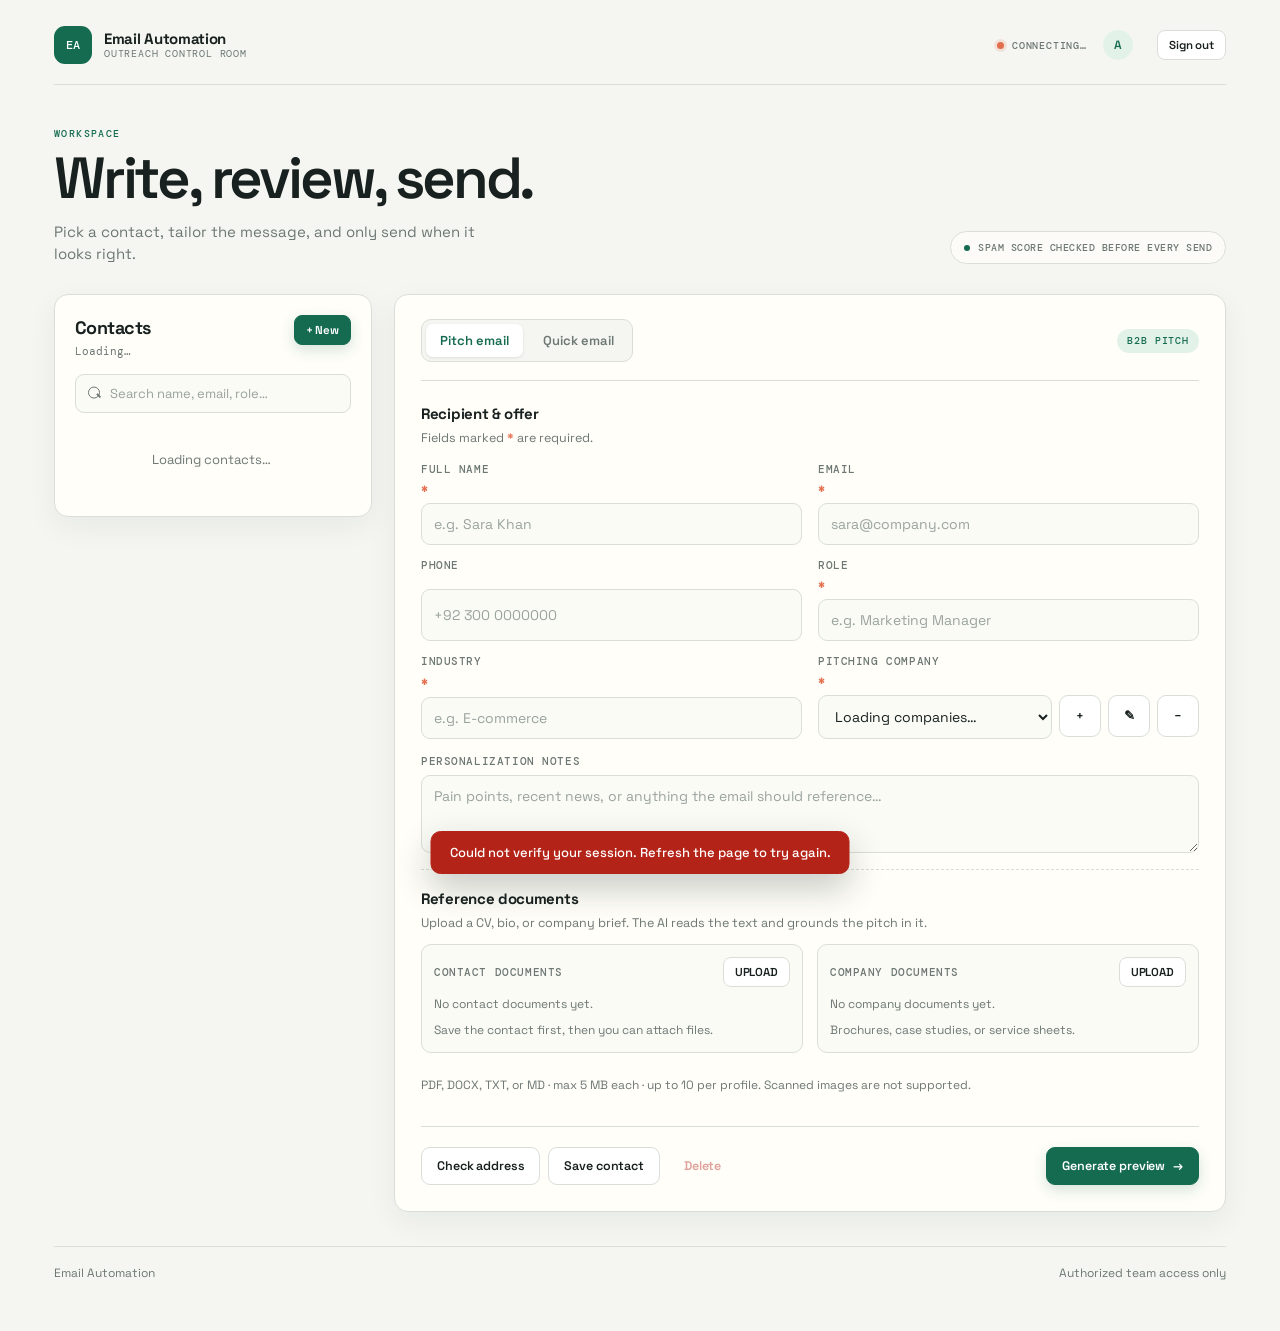
==== frontend/index.html @ 9aed936a "Add SMTP provider selection for pitch sending" ====
<!DOCTYPE html>
<html lang="en">
<head>
  <meta charset="UTF-8">
  <meta name="viewport" content="width=device-width, initial-scale=1.0">
  <title>Email Automation</title>
  <link rel="preconnect" href="https://fonts.googleapis.com">
  <link rel="preconnect" href="https://fonts.gstatic.com" crossorigin>
  <link href="https://fonts.googleapis.com/css2?family=DM+Mono:wght@400;500&family=Space+Grotesk:wght@400;500;600;700&display=swap" rel="stylesheet">
  <link rel="stylesheet" href="/frontend/styles.css">
</head>
<body>
  <div class="page">
    <header class="topbar">
      <a class="brand" href="/" aria-label="Email Automation home">
        <span class="brand-mark">EA</span>
        <span class="brand-text">
          <strong>Email Automation</strong>
          <small>Outreach control room</small>
        </span>
      </a>
      <div class="topbar-actions">
        <span class="status" title="Connection status">
          <span id="status-dot" class="status-dot"></span>
          <span id="status-text">Connecting…</span>
        </span>
        <span class="account" id="account-block">
          <span class="avatar" id="account-avatar">A</span>
          <span id="account-email" class="account-email"></span>
        </span>
        <button type="button" id="logout-button" class="btn btn-ghost btn-sm">Sign out</button>
      </div>
    </header>

    <section class="page-head">
      <div>
        <p class="eyebrow">Workspace</p>
        <h1>Write, review, send.</h1>
        <p class="sub">Pick a contact, tailor the message, and only send when it looks right.</p>
      </div>
      <div class="page-head-note">
        <span class="dot"></span>
        <span>Spam score checked before every send</span>
      </div>
    </section>

    <main class="layout">
      <aside class="card sidebar">
        <div class="sidebar-head">
          <div>
            <h2>Contacts</h2>
            <p class="muted" id="contact-count">Loading…</p>
          </div>
          <button type="button" id="new-contact-button" class="btn btn-primary btn-sm">+ New</button>
        </div>

        <label class="search-field">
          <span class="sr-only">Search contacts</span>
          <input id="contact-search" type="search" placeholder="Search name, email, role…" autocomplete="off">
        </label>

        <div id="contacts-list" class="contacts-list">
          <div class="empty">Loading contacts…</div>
        </div>
      </aside>

      <section class="card composer">
        <div class="composer-head">
          <div class="tabs" role="tablist" aria-label="Email mode">
            <button type="button" class="tab active" id="tab-pitch-btn" role="tab" aria-selected="true">Pitch email</button>
            <button type="button" class="tab" id="tab-standard-btn" role="tab" aria-selected="false">Quick email</button>
          </div>
          <span class="pill" id="tab-pill">B2B pitch</span>
        </div>

        <!-- PITCH EMAIL -->
        <div id="pitch-section" class="tab-panel">
          <form id="pitch-form" class="form">
            <section class="form-section">
              <div class="section-title">
                <h3>Recipient &amp; offer</h3>
                <p>Fields marked <span class="req">*</span> are required.</p>
              </div>

              <div class="grid grid-2">
                <label>Full name <span class="req">*</span>
                  <input id="pitch-name" placeholder="e.g. Sara Khan" maxlength="100" required>
                </label>
                <label>Email <span class="req">*</span>
                  <input id="pitch-email" type="email" placeholder="sara@company.com" maxlength="320" required>
                </label>
                <label>Phone
                  <input id="pitch-phone" type="tel" placeholder="+92 300 0000000" maxlength="50">
                </label>
                <label>Role <span class="req">*</span>
                  <input id="pitch-role" placeholder="e.g. Marketing Manager" maxlength="100" required>
                </label>
                <label>Industry <span class="req">*</span>
                  <input id="pitch-industry" placeholder="e.g. E-commerce" maxlength="100" required>
                </label>
                <label>Pitching company <span class="req">*</span>
                  <span class="inline-control">
                    <select id="pitch-company" required>
                      <option value="" disabled selected>Loading companies…</option>
                    </select>
                    <button type="button" id="open-company-modal-btn" class="btn btn-ghost icon-btn" title="Add a pitching company" aria-label="Add a pitching company">+</button>
                    <button type="button" id="edit-company-btn" class="btn btn-ghost icon-btn" title="Edit selected company" aria-label="Edit selected company">✎</button>
                    <button type="button" id="remove-company-btn" class="btn btn-ghost icon-btn" title="Remove this pitching company" aria-label="Remove this pitching company">−</button>
                  </span>
                </label>
              </div>

              <label>Personalization notes
                <textarea id="pitch-details" rows="3" maxlength="1000" placeholder="Pain points, recent news, or anything the email should reference…"></textarea>
              </label>

              <div class="docs-block">
                <div class="section-title">
                  <h3>Reference documents</h3>
                  <p>Upload a CV, bio, or company brief. The AI reads the text and grounds the pitch in it.</p>
                </div>
                <div class="docs-grid">
                  <div class="doc-group">
                    <div class="doc-group-head">
                      <span>Contact documents</span>
                      <label class="btn btn-ghost btn-sm file-btn" id="contact-doc-label">
                        <span>Upload</span>
                        <input id="contact-doc-input" type="file" multiple accept=".pdf,.docx,.txt,.md">
                      </label>
                    </div>
                    <div id="contact-doc-list" class="doc-list">
                      <p class="doc-empty">No contact documents yet.</p>
                    </div>
                    <p class="doc-hint muted small" id="contact-doc-hint">Save the contact first, then you can attach files.</p>
                  </div>
                  <div class="doc-group">
                    <div class="doc-group-head">
                      <span>Company documents</span>
                      <label class="btn btn-ghost btn-sm file-btn">
                        <span>Upload</span>
                        <input id="company-doc-input" type="file" multiple accept=".pdf,.docx,.txt,.md">
                      </label>
                    </div>
                    <div id="company-doc-list" class="doc-list">
                      <p class="doc-empty">No company documents yet.</p>
                    </div>
                    <p class="doc-hint muted small">Brochures, case studies, or service sheets.</p>
                  </div>
                </div>
                <p class="muted small">PDF, DOCX, TXT, or MD · max 5 MB each · up to 10 per profile. Scanned images are not supported.</p>
              </div>
            </section>

            <div class="form-footer">
              <div class="secondary-actions">
                <button type="button" id="pitch-verify-button" class="btn btn-ghost">Check address</button>
                <button type="button" id="pitch-save-button" class="btn btn-ghost">Save contact</button>
                <button type="button" id="remove-contact-button" class="btn btn-danger-ghost" disabled>Delete</button>
              </div>
              <button type="submit" id="pitch-generate-button" class="btn btn-primary">Generate preview <span aria-hidden="true">→</span></button>
            </div>
          </form>

          <div id="pitch-verify-result" class="notice hidden" role="status" aria-live="polite"></div>

          <div id="pitch-preview" class="preview hidden">
            <div class="preview-head">
              <div>
                <p class="label">Subject</p>
                <h3 id="pitch-preview-subject"></h3>
              </div>
              <span id="pitch-spam-badge" class="badge spam-low">Spam score –</span>
            </div>
            <div id="pitch-spam-warning" class="warning hidden">
              High spam risk. You will be asked to confirm before this can be sent.
            </div>
            <div class="preview-body" id="pitch-preview-body"></div>
            <section class="form-section">
              <div class="section-title">
                <h3>Sending account</h3>
                <p>Choose which mailbox to send this pitch from.</p>
              </div>
              <div class="grid grid-2">
                <label>SMTP provider
                  <select id="pitch-smtp-provider">
                    <option value="">Use default (.env)</option>
                    <option value="zoho">Zoho</option>
                    <option value="gmail">Gmail</option>
                    <option value="custom">Custom</option>
                  </select>
                </label>
                <label>Sender email / SMTP user
                  <input id="pitch-smtp-user" placeholder="sales@getabdion.com" maxlength="320">
                </label>
                <label>App password / SMTP password
                  <input id="pitch-smtp-password" type="password" placeholder="Leave empty to use default" maxlength="200">
                </label>
                <label>From name
                  <input id="pitch-sender-name" placeholder="Leave empty to use company/default" maxlength="100">
                </label>
              </div>
              <p class="muted small">If left empty, values from .env are used. For Gmail/Zoho use app passwords if 2FA is enabled.</p>
            </section>
            <div class="preview-foot">
              <span id="pitch-preview-mode" class="mono-label">B2B pitch</span>
              <div class="preview-actions">
                <span class="muted small">Nothing has been sent yet.</span>
                <button type="button" id="pitch-send-button" class="btn btn-send" disabled>Send pitch</button>
              </div>
            </div>
          </div>
        </div>

        <!-- QUICK EMAIL -->
        <div id="standard-section" class="tab-panel hidden">
          <form id="preview-form" class="form">
            <section class="form-section">
              <div class="section-title">
                <h3>Quick message</h3>
                <p>A shorter, general email with a personal touch.</p>
              </div>
              <div class="grid grid-2">
                <label>Name <span class="req">*</span>
                  <input id="name" placeholder="Recipient name" maxlength="100" required>
                </label>
                <label>Email <span class="req">*</span>
                  <input id="email" type="email" placeholder="name@company.com" maxlength="320" required>
                </label>
              </div>
              <label>Context
                <textarea id="context" rows="3" maxlength="500" placeholder="What makes this message relevant?"></textarea>
              </label>
            </section>

            <div class="form-footer">
              <div class="secondary-actions">
                <button type="button" id="verify-button" class="btn btn-ghost">Check address</button>
                <button type="button" id="add-button" class="btn btn-ghost">Save contact</button>
              </div>
              <button type="submit" class="btn btn-primary">Generate preview <span aria-hidden="true">→</span></button>
            </div>
          </form>

          <div id="verify-result" class="notice hidden" role="status" aria-live="polite"></div>

          <div id="preview" class="preview hidden">
            <div class="preview-head">
              <div>
                <p class="label">Subject</p>
                <h3 id="preview-subject"></h3>
              </div>
              <span class="badge spam-low">AI preview</span>
            </div>
            <div class="preview-body" id="preview-body"></div>
            <div class="preview-foot">
              <span id="preview-mode" class="mono-label">AI preview</span>
              <div class="preview-actions">
                <span class="muted small">Nothing has been sent yet.</span>
                <button type="button" id="send-button" class="btn btn-send" disabled>Send email</button>
              </div>
            </div>
          </div>
        </div>
      </section>
    </main>

    <footer class="page-foot">
      <span>Email Automation</span>
      <span class="muted small">Authorized team access only</span>
    </footer>
  </div>

  <!-- COMPANY MODAL -->
  <div id="company-modal" class="modal-backdrop hidden" role="dialog" aria-modal="true" aria-labelledby="company-modal-title">
    <div class="modal-card">
      <div class="modal-header">
        <div>
          <h3 id="company-modal-title">Add pitching company</h3>
          <p class="muted small">This becomes the voice and signature for generated pitches.</p>
        </div>
        <button type="button" id="close-company-modal-btn" class="close-btn" aria-label="Close">&times;</button>
      </div>
      <form id="company-form">
        <div class="modal-body">
          <label>Company name <span class="req">*</span>
            <input id="new-company-name" placeholder="e.g. Acme Tech Solutions" maxlength="100" required>
          </label>
          <label>Services offered <span class="req">*</span>
            <textarea id="new-company-services" rows="3" maxlength="1000" placeholder="One per line, e.g.&#10;Custom software development&#10;Cloud optimization" required></textarea>
          </label>
          <label>Value proposition
            <textarea id="new-company-value-prop" rows="2" maxlength="500" placeholder="One or two lines on what makes this company different."></textarea>
          </label>
          <div class="grid grid-2">
            <label>Brand tone
              <input id="new-company-tone" maxlength="100" placeholder="friendly-professional" value="friendly-professional">
            </label>
          </div>
          <label>Official signature
            <textarea id="new-company-signature" rows="4" maxlength="1000" placeholder="Best regards,&#10;Your Name&#10;Company Team&#10;you@company.com"></textarea>
          </label>
          <div class="doc-upload-field">
            <div class="doc-group-head">
              <span>Company documents <span class="optional">(optional)</span></span>
              <label class="btn btn-ghost btn-sm file-btn">
                <span>Attach files</span>
                <input id="new-company-docs" type="file" multiple accept=".pdf,.docx,.txt,.md">
              </label>
            </div>
            <div id="new-company-doc-list" class="doc-list">
              <p class="doc-empty">No files selected. Add a company profile, deck, or case study.</p>
            </div>
            <p class="muted small">New files will be uploaded after saving. Existing company documents remain managed from the pitch form.</p>
          </div>
          <div id="company-modal-result" class="notice hidden" role="status" aria-live="polite"></div>
        </div>
        <div class="modal-footer">
          <button type="button" id="cancel-company-modal-btn" class="btn btn-ghost">Cancel</button>
          <button type="submit" id="save-company-btn" class="btn btn-primary">Save company</button>
        </div>
      </form>
    </div>
  </div>

  <div id="toast" class="toast hidden" role="status" aria-live="polite"></div>
  <script src="/frontend/app.js"></script>
</body>
</html>
---- frontend/styles.css ----
:root {
  --ink: #18211f;
  --muted: #6d7773;
  --line: #d9ded8;
  --line-strong: #c4ccc5;
  --paper: #f5f6f1;
  --white: #fffef9;
  --green: #156b50;
  --green-dark: #0f5a42;
  --green-soft: #e3f2e9;
  --coral: #e36e4d;
  --coral-dark: #c9583a;
  --red: #b42318;
  --red-soft: #fff5f5;
  --amber: #92400e;
  --amber-soft: #fef3c7;
  --mono: "DM Mono", monospace;
  --display: "Space Grotesk", sans-serif;
  --radius: 14px;
  --shadow: 0 10px 30px rgba(24, 33, 31, 0.06);
}

* { box-sizing: border-box; }

html { scroll-behavior: smooth; }

body {
  margin: 0;
  background: var(--paper);
  color: var(--ink);
  font-family: var(--display);
  line-height: 1.45;
  -webkit-font-smoothing: antialiased;
}

body::before {
  content: "";
  position: fixed;
  inset: 0;
  pointer-events: none;
  opacity: 0.3;
  background-image: radial-gradient(#aeb8ae 0.7px, transparent 0.7px);
  background-size: 20px 20px;
}

.hidden { display: none !important; }
.muted { color: var(--muted); }
.small { font-size: 12px; }
.sr-only {
  position: absolute; width: 1px; height: 1px; padding: 0; margin: -1px;
  overflow: hidden; clip: rect(0, 0, 0, 0); white-space: nowrap; border: 0;
}
.req { color: var(--coral); font-weight: 600; }

.page {
  position: relative;
  max-width: 1240px;
  margin: 0 auto;
  padding: 26px 34px 48px;
}

/* ---------- Top bar ---------- */
.topbar {
  display: flex;
  align-items: center;
  justify-content: space-between;
  gap: 18px;
  padding-bottom: 20px;
  border-bottom: 1px solid var(--line);
}

.brand {
  display: inline-flex;
  align-items: center;
  gap: 12px;
  color: inherit;
  text-decoration: none;
}
.brand-mark {
  display: grid;
  place-items: center;
  width: 38px;
  height: 38px;
  border-radius: 11px;
  background: var(--green);
  color: #fff;
  font: 500 12px var(--mono);
  letter-spacing: 0.04em;
}
.brand-text { display: grid; line-height: 1.15; }
.brand-text strong { font-size: 15px; letter-spacing: -0.02em; }
.brand-text small { color: var(--muted); font: 10px var(--mono); letter-spacing: 0.08em; text-transform: uppercase; }

.topbar-actions { display: flex; align-items: center; gap: 16px; }
.status { display: inline-flex; align-items: center; gap: 8px; color: var(--muted); font: 500 10px var(--mono); letter-spacing: 0.08em; text-transform: uppercase; }
.status-dot { width: 7px; height: 7px; border-radius: 50%; background: var(--coral); box-shadow: 0 0 0 3px rgba(227, 110, 77, 0.15); }
.status-dot.ready { background: var(--green); box-shadow: 0 0 0 3px rgba(21, 107, 80, 0.15); }

.account { display: inline-flex; align-items: center; gap: 8px; color: var(--muted); font-size: 13px; }
.avatar {
  display: grid;
  place-items: center;
  width: 30px;
  height: 30px;
  border-radius: 50%;
  background: var(--green-soft);
  color: var(--green);
  font: 600 12px var(--display);
  text-transform: uppercase;
}
.account-email { max-width: 200px; overflow: hidden; text-overflow: ellipsis; white-space: nowrap; }

/* ---------- Page heading ---------- */
.page-head {
  display: flex;
  align-items: flex-end;
  justify-content: space-between;
  gap: 24px;
  padding: 42px 0 30px;
}
.eyebrow { margin: 0 0 10px; color: var(--green); font: 500 10px var(--mono); letter-spacing: 0.14em; text-transform: uppercase; }
h1 { margin: 0; font-size: clamp(38px, 5vw, 58px); line-height: 0.98; letter-spacing: -0.055em; font-weight: 600; }
.sub { margin: 14px 0 0; max-width: 460px; color: var(--muted); font-size: 15px; }
.page-head-note { display: inline-flex; align-items: center; gap: 8px; padding: 9px 13px; border: 1px solid var(--line); border-radius: 999px; background: rgba(255, 254, 249, 0.7); color: var(--muted); font: 500 10px var(--mono); letter-spacing: 0.05em; text-transform: uppercase; white-space: nowrap; }
.page-head-note .dot { width: 6px; height: 6px; border-radius: 50%; background: var(--green); }

/* ---------- Layout ---------- */
.layout { display: grid; grid-template-columns: 318px minmax(0, 1fr); gap: 22px; align-items: start; }

.card {
  background: var(--white);
  border: 1px solid var(--line);
  border-radius: var(--radius);
  box-shadow: var(--shadow);
}

/* ---------- Sidebar ---------- */
.sidebar {
  position: sticky;
  top: 20px;
  display: flex;
  flex-direction: column;
  max-height: calc(100vh - 40px);
  padding: 20px;
}
.sidebar-head { display: flex; align-items: flex-start; justify-content: space-between; gap: 12px; }
.sidebar-head h2 { margin: 0; font-size: 18px; letter-spacing: -0.03em; }
.sidebar-head p { margin: 3px 0 0; font: 11px var(--mono); }

.search-field { position: relative; display: block; margin: 16px 0 12px; }
.search-field input {
  width: 100%;
  padding: 10px 12px 10px 34px;
  border: 1px solid var(--line);
  border-radius: 9px;
  background: #fbfbf6;
  font: 13px var(--display);
  color: var(--ink);
}
.search-field::before {
  content: "";
  position: absolute;
  left: 13px;
  top: 50%;
  width: 10px;
  height: 10px;
  border: 1.6px solid var(--muted);
  border-radius: 50%;
  transform: translateY(-62%);
  pointer-events: none;
}
.search-field::after {
  content: "";
  position: absolute;
  left: 22px;
  top: 50%;
  width: 5px;
  height: 1.6px;
  background: var(--muted);
  transform: rotate(45deg) translateY(1px);
  pointer-events: none;
}
.search-field input:focus { outline: none; border-color: var(--green); box-shadow: 0 0 0 3px var(--green-soft); }

.contacts-list { display: grid; gap: 5px; overflow-y: auto; padding-right: 3px; }
.contacts-list::-webkit-scrollbar { width: 6px; }
.contacts-list::-webkit-scrollbar-thumb { background: var(--line-strong); border-radius: 6px; }

.contact {
  display: flex;
  align-items: center;
  justify-content: space-between;
  gap: 10px;
  width: 100%;
  padding: 10px 11px;
  border: 1px solid transparent;
  border-radius: 10px;
  background: transparent;
  color: var(--ink);
  font: inherit;
  text-align: left;
  cursor: pointer;
  transition: background 0.15s ease, border-color 0.15s ease;
}
.contact:hover { background: var(--paper); }
.contact.selected { background: var(--green-soft); border-color: #bfe3d1; }
.contact-body { min-width: 0; }
.contact-name { display: block; font-size: 14px; font-weight: 600; letter-spacing: -0.01em; overflow: hidden; text-overflow: ellipsis; white-space: nowrap; }
.contact-meta { display: block; margin-top: 2px; color: var(--muted); font: 10.5px var(--mono); overflow: hidden; text-overflow: ellipsis; white-space: nowrap; }
.contact-index { display: grid; place-items: center; flex: 0 0 auto; width: 24px; height: 24px; border-radius: 50%; background: rgba(255, 255, 255, 0.7); color: var(--muted); font: 10px var(--mono); }
.contact.selected .contact-index { background: #fff; color: var(--green); }
.empty { padding: 26px 10px; color: var(--muted); font-size: 13px; text-align: center; }

/* ---------- Composer ---------- */
.composer { padding: 24px 26px 26px; }
.composer-head { display: flex; align-items: center; justify-content: space-between; gap: 16px; padding-bottom: 18px; margin-bottom: 22px; border-bottom: 1px solid var(--line); }
.tabs { display: flex; gap: 6px; padding: 4px; border: 1px solid var(--line); border-radius: 10px; background: var(--paper); }
.tab {
  padding: 8px 14px;
  border: 0;
  border-radius: 7px;
  background: transparent;
  color: var(--muted);
  font: 600 13px var(--display);
  cursor: pointer;
  transition: background 0.15s ease, color 0.15s ease, box-shadow 0.15s ease;
}
.tab:hover { color: var(--ink); }
.tab.active { background: #fff; color: var(--green); box-shadow: 0 1px 3px rgba(24, 33, 31, 0.1); }
.pill {
  padding: 6px 10px;
  border-radius: 999px;
  background: var(--green-soft);
  color: var(--green);
  font: 500 9.5px var(--mono);
  letter-spacing: 0.09em;
  text-transform: uppercase;
  white-space: nowrap;
}

.form { display: grid; gap: 20px; }
.form-section { display: grid; gap: 16px; }
.section-title h3 { margin: 0; font-size: 15px; letter-spacing: -0.02em; }
.section-title p { margin: 4px 0 0; color: var(--muted); font-size: 12.5px; }

.grid { display: grid; gap: 14px 16px; }
.grid-2 { grid-template-columns: repeat(2, minmax(0, 1fr)); }

/* ---------- Reference documents ---------- */
.docs-block {
  display: grid;
  gap: 12px;
  padding-top: 18px;
  border-top: 1px dashed var(--line);
}
.docs-grid { display: grid; grid-template-columns: repeat(2, minmax(0, 1fr)); gap: 14px; }
.doc-group {
  display: grid;
  gap: 9px;
  padding: 12px;
  border: 1px solid var(--line);
  border-radius: 10px;
  background: #fbfbf6;
}
.doc-group-head {
  display: flex;
  align-items: center;
  justify-content: space-between;
  gap: 8px;
  color: var(--muted);
  font: 500 10.5px var(--mono);
  letter-spacing: 0.055em;
  text-transform: uppercase;
}
.doc-list { display: grid; gap: 6px; max-height: 190px; overflow-y: auto; }
.doc-list::-webkit-scrollbar { width: 6px; }
.doc-list::-webkit-scrollbar-thumb { background: var(--line-strong); border-radius: 6px; }
.doc-empty { margin: 0; color: var(--muted); font-size: 12px; line-height: 1.45; }
.doc-item {
  display: flex;
  align-items: center;
  gap: 8px;
  padding: 8px 9px;
  border: 1px solid var(--line);
  border-radius: 8px;
  background: #fff;
}
.doc-item.pending { border-style: dashed; }
.doc-name {
  flex: 1 1 auto;
  min-width: 0;
  overflow: hidden;
  text-overflow: ellipsis;
  white-space: nowrap;
  font-size: 12.5px;
}
.doc-size { flex: 0 0 auto; color: var(--muted); font: 10px var(--mono); white-space: nowrap; }
.doc-remove {
  flex: 0 0 auto;
  padding: 3px 2px;
  border: 0;
  background: transparent;
  color: var(--red);
  font: 600 10px var(--mono);
  letter-spacing: 0.03em;
  text-transform: uppercase;
  cursor: pointer;
}
.doc-remove:hover { text-decoration: underline; }
.doc-remove:disabled { opacity: 0.5; cursor: wait; }
.doc-hint { margin: 0; }
.doc-upload-field { display: grid; gap: 10px; }
.optional { color: var(--muted); font-weight: 400; letter-spacing: 0; text-transform: none; }
.file-btn { position: relative; overflow: hidden; cursor: pointer; }
.file-btn input {
  position: absolute;
  inset: 0;
  width: 100%;
  height: 100%;
  opacity: 0;
  cursor: pointer;
}
.file-btn.is-disabled { opacity: 0.42; pointer-events: none; }

label {
  display: grid;
  gap: 7px;
  color: var(--muted);
  font: 500 10.5px var(--mono);
  letter-spacing: 0.055em;
  text-transform: uppercase;
}

input, textarea, select {
  width: 100%;
  padding: 11px 12px;
  border: 1px solid var(--line);
  border-radius: 9px;
  background: #fbfbf6;
  color: var(--ink);
  font: 14px var(--display);
  letter-spacing: normal;
  text-transform: none;
  outline: none;
  resize: vertical;
  transition: border-color 0.15s ease, box-shadow 0.15s ease, background 0.15s ease;
}
input::placeholder, textarea::placeholder { color: #9aa39e; }
input:hover, textarea:hover, select:hover { border-color: var(--line-strong); }
input:focus, textarea:focus, select:focus {
  border-color: var(--green);
  background: #fff;
  box-shadow: 0 0 0 3px var(--green-soft);
}

.inline-control { display: flex; gap: 7px; }
.inline-control select { flex: 1 1 auto; min-width: 0; }
.icon-btn {
  flex: 0 0 auto;
  width: 42px;
  height: 42px;
  padding: 0;
  font-size: 18px;
  line-height: 1;
  border-radius: 9px;
}

.form-footer {
  display: flex;
  align-items: center;
  justify-content: space-between;
  gap: 14px;
  flex-wrap: wrap;
  padding-top: 20px;
  border-top: 1px solid var(--line);
}
.secondary-actions { display: flex; align-items: center; gap: 8px; flex-wrap: wrap; }

/* ---------- Buttons ---------- */
.btn {
  display: inline-flex;
  align-items: center;
  justify-content: center;
  gap: 8px;
  padding: 10px 15px;
  border: 1px solid transparent;
  border-radius: 9px;
  background: transparent;
  color: var(--ink);
  font: 600 12.5px var(--display);
  letter-spacing: -0.01em;
  white-space: nowrap;
  cursor: pointer;
  transition: background 0.15s ease, border-color 0.15s ease, color 0.15s ease, transform 0.15s ease, box-shadow 0.15s ease;
}
.btn:hover:not(:disabled) { transform: translateY(-1px); }
.btn:active:not(:disabled) { transform: translateY(0); }
.btn:disabled { opacity: 0.42; cursor: not-allowed; }
.btn-primary { background: var(--green); border-color: var(--green); color: #fff; box-shadow: 0 5px 14px rgba(21, 107, 80, 0.18); }
.btn-primary:hover:not(:disabled) { background: var(--green-dark); border-color: var(--green-dark); }
.btn-ghost { background: #fff; border-color: var(--line); color: var(--ink); }
.btn-ghost:hover:not(:disabled) { border-color: var(--green); color: var(--green); background: var(--green-soft); }
.btn-danger-ghost { background: transparent; border-color: transparent; color: var(--red); }
.btn-danger-ghost:hover:not(:disabled) { background: var(--red-soft); }
.btn-send { background: var(--coral); border-color: var(--coral); color: #fff; box-shadow: 0 5px 14px rgba(227, 110, 77, 0.22); }
.btn-send:hover:not(:disabled) { background: var(--coral-dark); border-color: var(--coral-dark); }
.btn-sm { padding: 7px 11px; border-radius: 8px; font-size: 11.5px; }
.btn:focus-visible, .tab:focus-visible, .contact:focus-visible, .close-btn:focus-visible {
  outline: 2px solid var(--green);
  outline-offset: 2px;
}

/* ---------- Notices ---------- */
.notice {
  margin-top: 16px;
  padding: 11px 14px;
  border: 1px solid var(--line);
  border-left: 3px solid var(--green);
  border-radius: 8px;
  background: #f7fbf8;
  color: var(--green);
  font: 12px var(--mono);
}
.notice.error { border-color: #f3c4bd; border-left-color: var(--red); background: var(--red-soft); color: var(--red); }
.notice.info { border-color: #d5e4dc; border-left-color: var(--green); background: var(--green-soft); color: var(--green); }

/* ---------- Preview ---------- */
.preview {
  margin-top: 20px;
  padding: 20px;
  border: 1px solid var(--line);
  border-radius: 12px;
  background: #fbfcf7;
  animation: rise 0.25s ease both;
}
@keyframes rise { from { opacity: 0; transform: translateY(6px); } to { opacity: 1; transform: translateY(0); } }

.preview-head { display: flex; align-items: flex-start; justify-content: space-between; gap: 16px; }
.preview-head .label { margin: 0 0 6px; color: var(--muted); font: 500 9.5px var(--mono); letter-spacing: 0.1em; text-transform: uppercase; }
.preview-head h3 { margin: 0; font-size: 18px; line-height: 1.3; letter-spacing: -0.025em; }

.badge {
  flex: 0 0 auto;
  padding: 6px 10px;
  border-radius: 999px;
  border: 1px solid transparent;
  font: 600 10px var(--mono);
  letter-spacing: 0.04em;
  text-transform: uppercase;
  white-space: nowrap;
}
.spam-low { background: var(--green-soft); border-color: #bfe3d1; color: var(--green); }
.spam-med { background: var(--amber-soft); border-color: #fde68a; color: var(--amber); }
.spam-high { background: #fee2e2; border-color: #fca5a5; color: #991b1b; }

.warning {
  margin-top: 14px;
  padding: 10px 13px;
  border-left: 3px solid var(--coral);
  border-radius: 6px;
  background: #fff5f5;
  color: #b91c1c;
  font-size: 12.5px;
}

.preview-body {
  margin-top: 16px;
  padding: 18px;
  border: 1px solid var(--line);
  border-radius: 10px;
  background: #fff;
  white-space: pre-wrap;
  overflow-wrap: anywhere;
  font-size: 14px;
  line-height: 1.65;
  max-height: 380px;
  overflow-y: auto;
}

.preview-foot {
  display: flex;
  align-items: center;
  justify-content: space-between;
  gap: 14px;
  flex-wrap: wrap;
  margin-top: 16px;
  padding-top: 15px;
  border-top: 1px solid var(--line);
}
.mono-label { color: var(--muted); font: 500 9.5px var(--mono); letter-spacing: 0.09em; text-transform: uppercase; }
.preview-actions { display: flex; align-items: center; gap: 14px; }

/* ---------- Modal ---------- */
.modal-backdrop {
  position: fixed;
  inset: 0;
  z-index: 1000;
  display: grid;
  place-items: center;
  padding: 20px;
  background: rgba(24, 33, 31, 0.55);
  backdrop-filter: blur(3px);
}
.modal-card {
  width: 100%;
  max-width: 560px;
  max-height: 90vh;
  overflow-y: auto;
  padding: 26px;
  border: 1px solid var(--line);
  border-radius: 16px;
  background: var(--white);
  box-shadow: 0 24px 60px rgba(24, 33, 31, 0.2);
  animation: rise 0.2s ease both;
}
.modal-header { display: flex; align-items: flex-start; justify-content: space-between; gap: 16px; padding-bottom: 16px; margin-bottom: 18px; border-bottom: 1px solid var(--line); }
.modal-header h3 { margin: 0; font-size: 18px; letter-spacing: -0.03em; }
.modal-header p { margin: 5px 0 0; }
.close-btn { border: 0; background: none; color: var(--muted); font-size: 24px; line-height: 1; cursor: pointer; padding: 2px 6px; border-radius: 6px; }
.close-btn:hover { color: var(--ink); background: var(--paper); }
.modal-body { display: grid; gap: 14px; }
.modal-footer { display: flex; justify-content: flex-end; gap: 9px; margin-top: 20px; padding-top: 16px; border-top: 1px solid var(--line); }

/* ---------- Toast ---------- */
.toast {
  position: fixed;
  left: 50%;
  bottom: 26px;
  z-index: 2000;
  max-width: min(520px, calc(100vw - 40px));
  padding: 12px 18px;
  border: 1px solid var(--green);
  border-radius: 10px;
  background: var(--green);
  color: #fff;
  font: 500 13px var(--display);
  box-shadow: 0 14px 34px rgba(24, 33, 31, 0.24);
  transform: translateX(-50%);
  animation: toast-in 0.22s ease both;
}
.toast.error { background: var(--red); border-color: var(--red); }
@keyframes toast-in { from { opacity: 0; transform: translate(-50%, 8px); } to { opacity: 1; transform: translate(-50%, 0); } }

/* ---------- Footer ---------- */
.page-foot { display: flex; justify-content: space-between; gap: 12px; margin-top: 34px; padding-top: 18px; border-top: 1px solid var(--line); color: var(--muted); font-size: 12px; }

/* ---------- Responsive ---------- */
@media (max-width: 1000px) {
  .page { padding: 22px 22px 40px; }
  .layout { grid-template-columns: 276px minmax(0, 1fr); gap: 16px; }
  .composer { padding: 20px; }
  .account-email { max-width: 120px; }
}

@media (max-width: 860px) {
  .layout { grid-template-columns: minmax(0, 1fr); }
  .sidebar { position: static; max-height: none; }
  .contacts-list { max-height: 300px; }
  .page-head { padding-top: 34px; }
  .page-head-note { display: none; }
  .status { display: none; }
}

@media (max-width: 640px) {
  .page { padding: 18px 14px 32px; }
  .topbar { flex-wrap: wrap; gap: 12px; }
  .topbar-actions { gap: 10px; }
  .brand-text small { display: none; }
  .account-email { display: none; }
  h1 { font-size: 38px; }
  .grid-2 { grid-template-columns: minmax(0, 1fr); }
  .docs-grid { grid-template-columns: minmax(0, 1fr); }
  .composer { padding: 16px; }
  .composer-head { align-items: flex-start; flex-direction: column; }
  .tabs { width: 100%; }
  .tab { flex: 1; }
  .form-footer { flex-direction: column-reverse; align-items: stretch; }
  .form-footer .btn-primary { width: 100%; }
  .secondary-actions { justify-content: space-between; }
  .secondary-actions .btn { flex: 1; }
  .preview-head { flex-direction: column; }
  .preview-foot { align-items: flex-start; flex-direction: column; }
  .preview-actions { width: 100%; justify-content: space-between; }
  .preview-actions .btn { flex: 1; }
  .modal-card { padding: 20px; }
}

@media (prefers-reduced-motion: reduce) {
  *, *::before, *::after { animation-duration: 0.01ms !important; transition-duration: 0.01ms !important; }
}
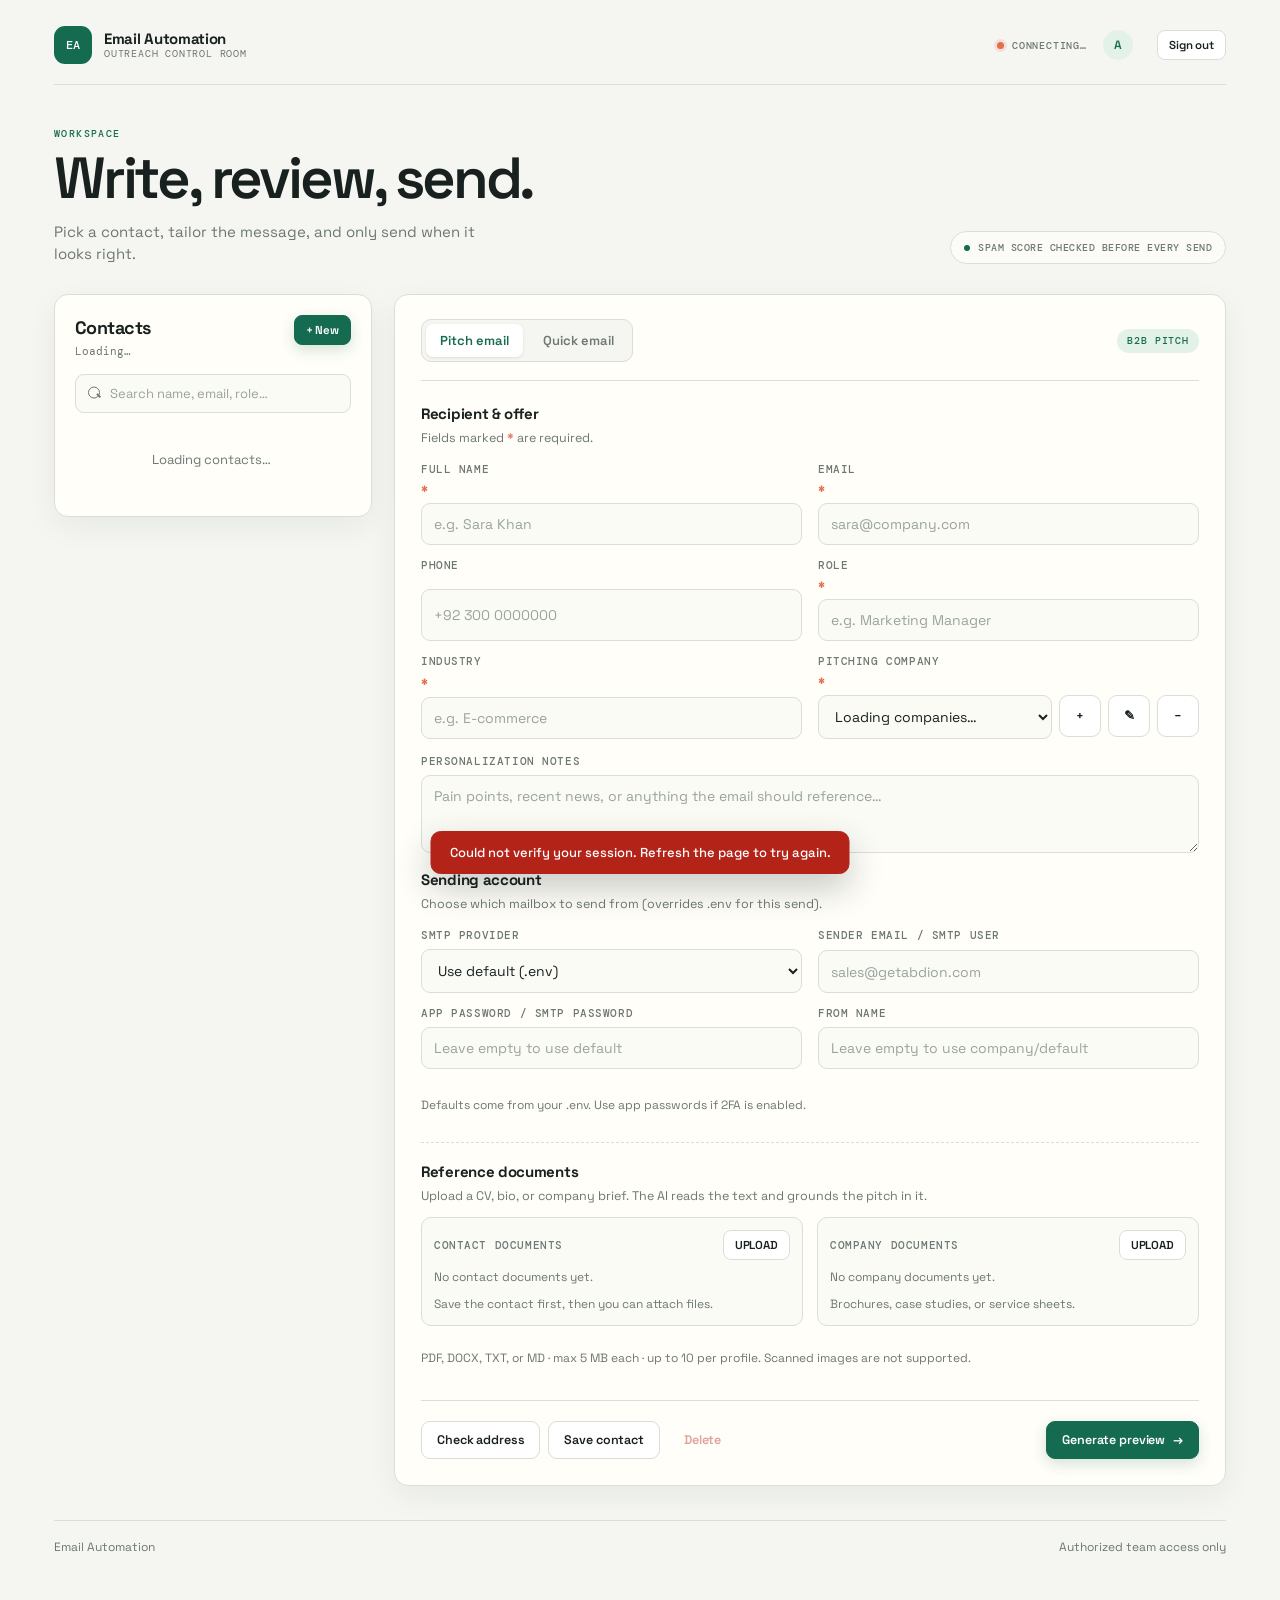
==== commit fb76902a: "Add SMTP provider selector in pitch form" ====
--- a/frontend/index.html
+++ b/frontend/index.html
@@ -113,6 +113,33 @@
               <label>Personalization notes
                 <textarea id="pitch-details" rows="3" maxlength="1000" placeholder="Pain points, recent news, or anything the email should reference…"></textarea>
               </label>
+
+              <div class="form-section">
+                <div class="section-title">
+                  <h3>Sending account</h3>
+                  <p>Choose which mailbox to send from (overrides .env for this send).</p>
+                </div>
+                <div class="grid grid-2">
+                  <label>SMTP provider
+                    <select id="pitch-smtp-provider">
+                      <option value="">Use default (.env)</option>
+                      <option value="zoho">Zoho</option>
+                      <option value="gmail">Gmail</option>
+                      <option value="custom">Custom</option>
+                    </select>
+                  </label>
+                  <label>Sender email / SMTP user
+                    <input id="pitch-smtp-user" placeholder="sales@getabdion.com" maxlength="320">
+                  </label>
+                  <label>App password / SMTP password
+                    <input id="pitch-smtp-password" type="password" placeholder="Leave empty to use default" maxlength="200">
+                  </label>
+                  <label>From name
+                    <input id="pitch-sender-name" placeholder="Leave empty to use company/default" maxlength="100">
+                  </label>
+                </div>
+                <p class="muted small">Defaults come from your .env. Use app passwords if 2FA is enabled.</p>
+              </div>
 
               <div class="docs-block">
                 <div class="section-title">
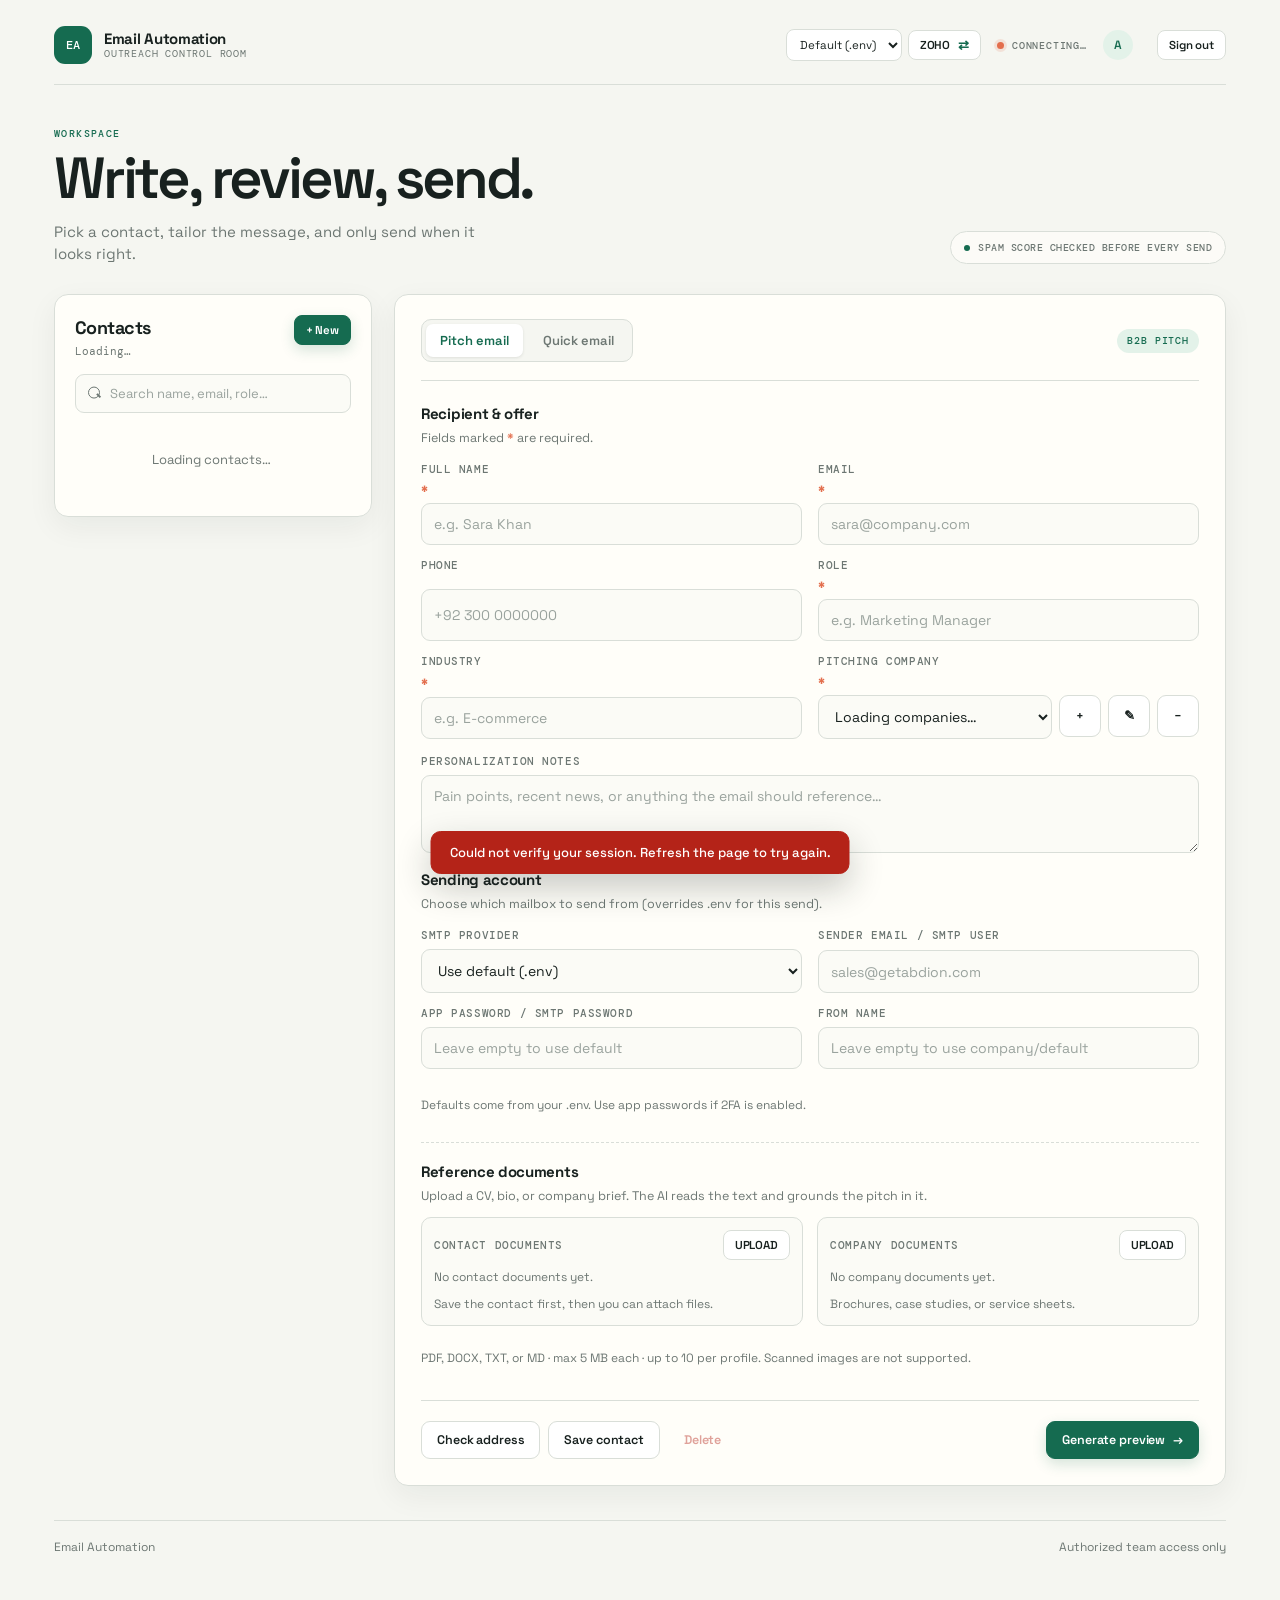
==== commit 9718cfe8: "Add one-click SMTP provider toggle between Zoho and Gmail The toggle lives in the topbar, syncs the " ====
--- a/frontend/index.html
+++ b/frontend/index.html
@@ -20,6 +20,19 @@
         </span>
       </a>
       <div class="topbar-actions">
+        <div class="smtp-switch" title="Select SMTP provider">
+          <label class="sr-only" for="global-smtp-provider">SMTP provider</label>
+          <select id="global-smtp-provider" class="select-compact">
+            <option value="">Default (.env)</option>
+            <option value="zoho">Zoho</option>
+            <option value="gmail">Gmail</option>
+            <option value="custom">Custom</option>
+          </select>
+          <button type="button" id="smtp-toggle-button" class="btn btn-ghost btn-sm smtp-toggle" title="Switch SMTP provider">
+            <span id="smtp-toggle-label">Zoho</span>
+            <span class="smtp-toggle-icon" aria-hidden="true">⇄</span>
+          </button>
+        </div>
         <span class="status" title="Connection status">
           <span id="status-dot" class="status-dot"></span>
           <span id="status-text">Connecting…</span>
@@ -202,32 +215,6 @@
               High spam risk. You will be asked to confirm before this can be sent.
             </div>
             <div class="preview-body" id="pitch-preview-body"></div>
-            <section class="form-section">
-              <div class="section-title">
-                <h3>Sending account</h3>
-                <p>Choose which mailbox to send this pitch from.</p>
-              </div>
-              <div class="grid grid-2">
-                <label>SMTP provider
-                  <select id="pitch-smtp-provider">
-                    <option value="">Use default (.env)</option>
-                    <option value="zoho">Zoho</option>
-                    <option value="gmail">Gmail</option>
-                    <option value="custom">Custom</option>
-                  </select>
-                </label>
-                <label>Sender email / SMTP user
-                  <input id="pitch-smtp-user" placeholder="sales@getabdion.com" maxlength="320">
-                </label>
-                <label>App password / SMTP password
-                  <input id="pitch-smtp-password" type="password" placeholder="Leave empty to use default" maxlength="200">
-                </label>
-                <label>From name
-                  <input id="pitch-sender-name" placeholder="Leave empty to use company/default" maxlength="100">
-                </label>
-              </div>
-              <p class="muted small">If left empty, values from .env are used. For Gmail/Zoho use app passwords if 2FA is enabled.</p>
-            </section>
             <div class="preview-foot">
               <span id="pitch-preview-mode" class="mono-label">B2B pitch</span>
               <div class="preview-actions">
--- a/frontend/styles.css
+++ b/frontend/styles.css
@@ -92,6 +92,10 @@
 .brand-text small { color: var(--muted); font: 10px var(--mono); letter-spacing: 0.08em; text-transform: uppercase; }
 
 .topbar-actions { display: flex; align-items: center; gap: 16px; }
+.smtp-switch { display: inline-flex; align-items: center; gap: 6px; }
+.smtp-switch .select-compact { width: auto; padding: 7px 9px; border-radius: 8px; background: #fff; font-size: 11.5px; }
+.smtp-toggle { gap: 6px; font: 600 10.5px var(--mono); letter-spacing: 0.06em; text-transform: uppercase; }
+.smtp-toggle-icon { color: var(--green); font-size: 13px; line-height: 1; }
 .status { display: inline-flex; align-items: center; gap: 8px; color: var(--muted); font: 500 10px var(--mono); letter-spacing: 0.08em; text-transform: uppercase; }
 .status-dot { width: 7px; height: 7px; border-radius: 50%; background: var(--coral); box-shadow: 0 0 0 3px rgba(227, 110, 77, 0.15); }
 .status-dot.ready { background: var(--green); box-shadow: 0 0 0 3px rgba(21, 107, 80, 0.15); }
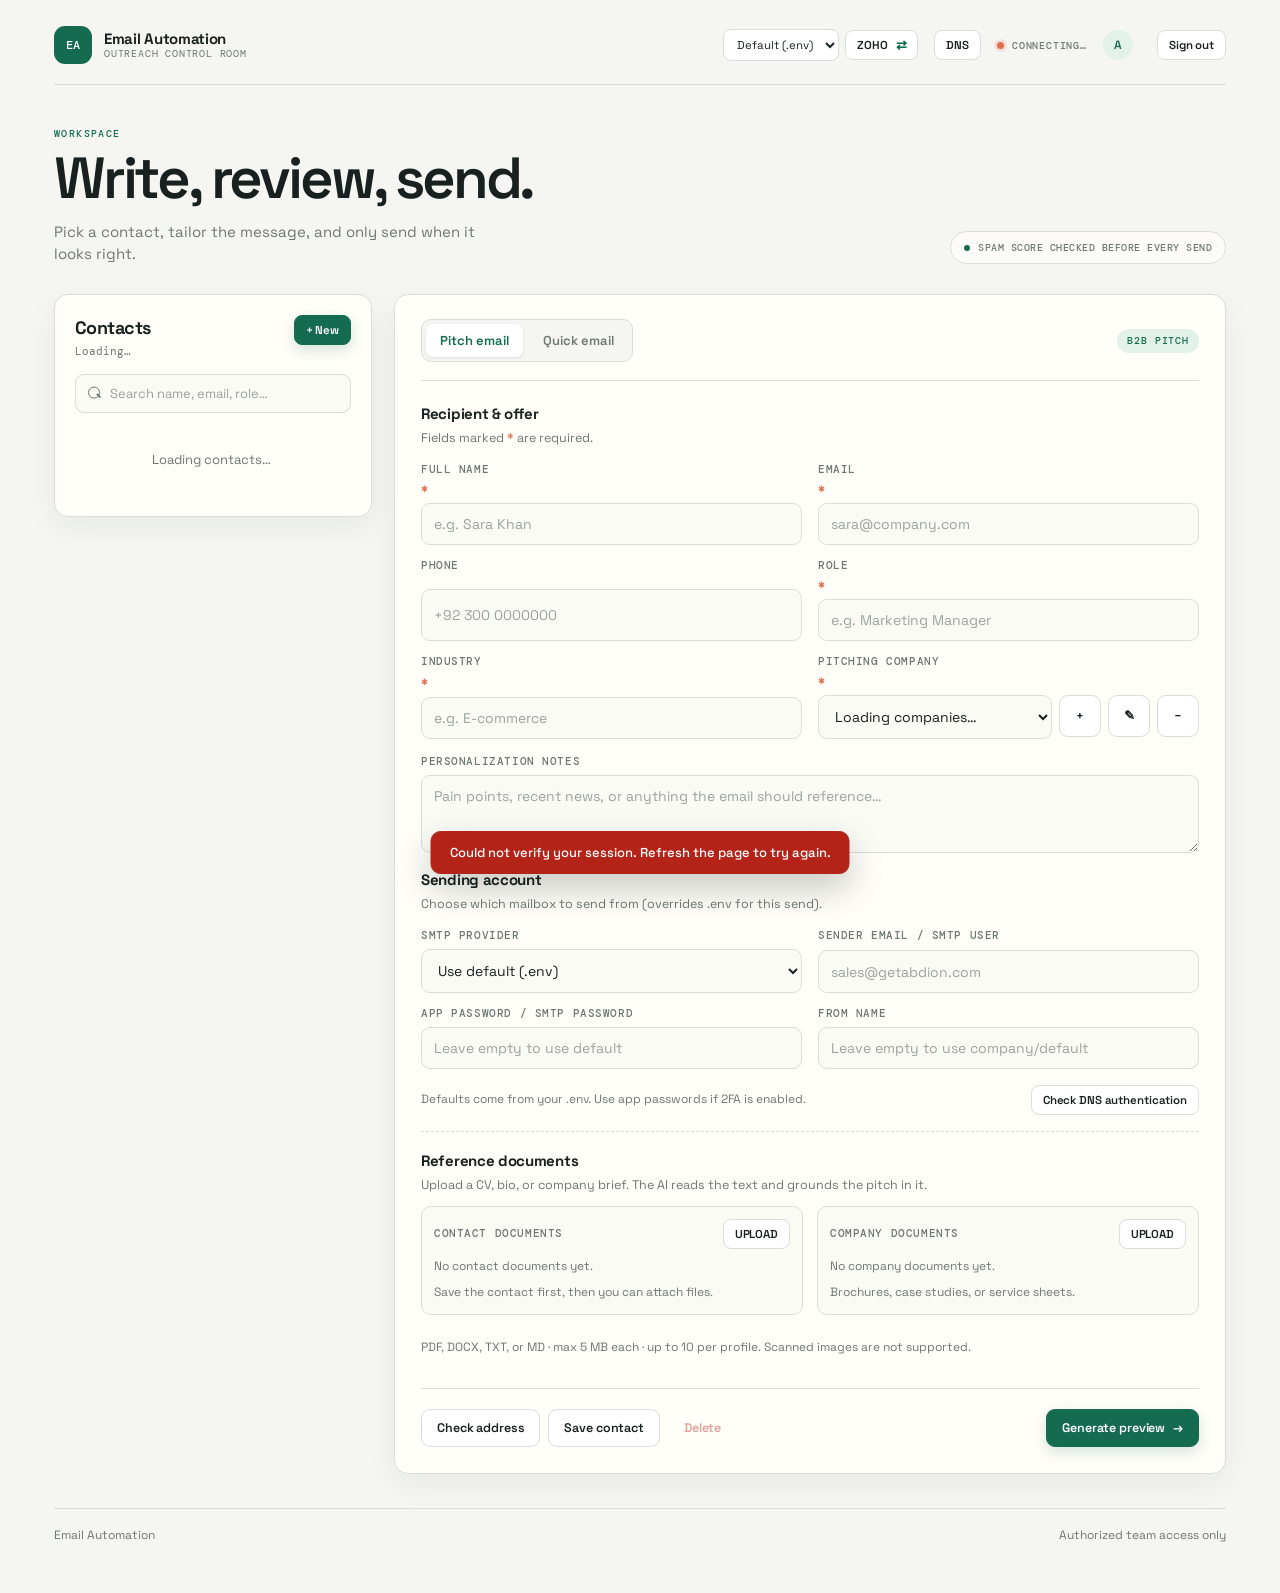
==== commit 6ac48df1: "Add unsubscribe handling and DNS deliverability checks - Serve signed one-click unsubscribe links wi" ====
--- a/frontend/index.html
+++ b/frontend/index.html
@@ -33,6 +33,7 @@
             <span class="smtp-toggle-icon" aria-hidden="true">⇄</span>
           </button>
         </div>
+        <button type="button" id="topbar-deliverability-button" class="btn btn-ghost btn-sm smtp-toggle" title="Check SPF, DKIM, and DMARC for the sending domain" aria-label="Check DNS authentication">DNS</button>
         <span class="status" title="Connection status">
           <span id="status-dot" class="status-dot"></span>
           <span id="status-text">Connecting…</span>
@@ -151,7 +152,10 @@
                     <input id="pitch-sender-name" placeholder="Leave empty to use company/default" maxlength="100">
                   </label>
                 </div>
-                <p class="muted small">Defaults come from your .env. Use app passwords if 2FA is enabled.</p>
+                <div class="smtp-health">
+                  <p class="muted small">Defaults come from your .env. Use app passwords if 2FA is enabled.</p>
+                  <button type="button" id="check-deliverability-btn" class="btn btn-ghost btn-sm">Check DNS authentication</button>
+                </div>
               </div>
 
               <div class="docs-block">
@@ -336,6 +340,30 @@
     </div>
   </div>
 
+  <!-- DELIVERABILITY MODAL -->
+  <div id="deliverability-modal" class="modal-backdrop hidden" role="dialog" aria-modal="true" aria-labelledby="deliverability-modal-title">
+    <div class="modal-card">
+      <div class="modal-header">
+        <div>
+          <h3 id="deliverability-modal-title">DNS authentication</h3>
+          <p class="muted small" id="deliverability-subtitle">SPF, DKIM, and DMARC for the active sending domain.</p>
+        </div>
+        <button type="button" id="close-deliverability-modal-btn" class="close-btn" aria-label="Close">&times;</button>
+      </div>
+      <div class="modal-body">
+        <div id="deliverability-results" class="deliverability-results">
+          <p class="muted small">Loading DNS records…</p>
+        </div>
+        <ul id="deliverability-tips" class="deliverability-tips"></ul>
+        <p class="muted small">DNS changes can take up to 48 hours to propagate. Mailbox providers also weigh engagement and content, not authentication alone.</p>
+      </div>
+      <div class="modal-footer">
+        <button type="button" id="refresh-deliverability-btn" class="btn btn-ghost">Re-check</button>
+        <button type="button" id="done-deliverability-btn" class="btn btn-primary">Done</button>
+      </div>
+    </div>
+  </div>
+
   <div id="toast" class="toast hidden" role="status" aria-live="polite"></div>
   <script src="/frontend/app.js"></script>
 </body>
--- a/frontend/styles.css
+++ b/frontend/styles.css
@@ -96,6 +96,8 @@
 .smtp-switch .select-compact { width: auto; padding: 7px 9px; border-radius: 8px; background: #fff; font-size: 11.5px; }
 .smtp-toggle { gap: 6px; font: 600 10.5px var(--mono); letter-spacing: 0.06em; text-transform: uppercase; }
 .smtp-toggle-icon { color: var(--green); font-size: 13px; line-height: 1; }
+.smtp-health { display: flex; align-items: center; justify-content: space-between; gap: 12px; flex-wrap: wrap; }
+.smtp-health p { margin: 0; }
 .status { display: inline-flex; align-items: center; gap: 8px; color: var(--muted); font: 500 10px var(--mono); letter-spacing: 0.08em; text-transform: uppercase; }
 .status-dot { width: 7px; height: 7px; border-radius: 50%; background: var(--coral); box-shadow: 0 0 0 3px rgba(227, 110, 77, 0.15); }
 .status-dot.ready { background: var(--green); box-shadow: 0 0 0 3px rgba(21, 107, 80, 0.15); }
@@ -493,6 +495,22 @@
 }
 .mono-label { color: var(--muted); font: 500 9.5px var(--mono); letter-spacing: 0.09em; text-transform: uppercase; }
 .preview-actions { display: flex; align-items: center; gap: 14px; }
+
+/* ---------- Deliverability ---------- */
+.deliverability-results { display: grid; gap: 10px; }
+.dns-row { padding: 13px 14px; border: 1px solid var(--line); border-radius: 10px; background: #fbfcf7; }
+.dns-row.missing { border-color: #fde68a; background: #fffdf5; }
+.dns-row.error { border-color: #fca5a5; background: var(--red-soft); }
+.dns-row-head { display: flex; align-items: center; justify-content: space-between; gap: 12px; }
+.dns-row-head strong { font: 600 12px var(--mono); letter-spacing: 0.08em; }
+.dns-badge { padding: 4px 9px; border-radius: 999px; border: 1px solid transparent; font: 600 9.5px var(--mono); letter-spacing: 0.05em; text-transform: uppercase; }
+.dns-badge.pass { background: var(--green-soft); border-color: #bfe3d1; color: var(--green); }
+.dns-badge.missing { background: var(--amber-soft); border-color: #fde68a; color: var(--amber); }
+.dns-badge.error { background: #fee2e2; border-color: #fca5a5; color: #991b1b; }
+.dns-detail { margin: 7px 0 0; color: var(--muted); font-size: 12.5px; line-height: 1.5; }
+.dns-record { display: block; margin-top: 8px; padding: 8px 10px; border-radius: 7px; background: var(--paper); color: var(--ink); font: 11px var(--mono); overflow-wrap: anywhere; }
+.deliverability-tips { margin: 0; padding-left: 18px; display: grid; gap: 7px; color: var(--muted); font-size: 12.5px; line-height: 1.5; }
+.deliverability-tips:empty { display: none; }
 
 /* ---------- Modal ---------- */
 .modal-backdrop {
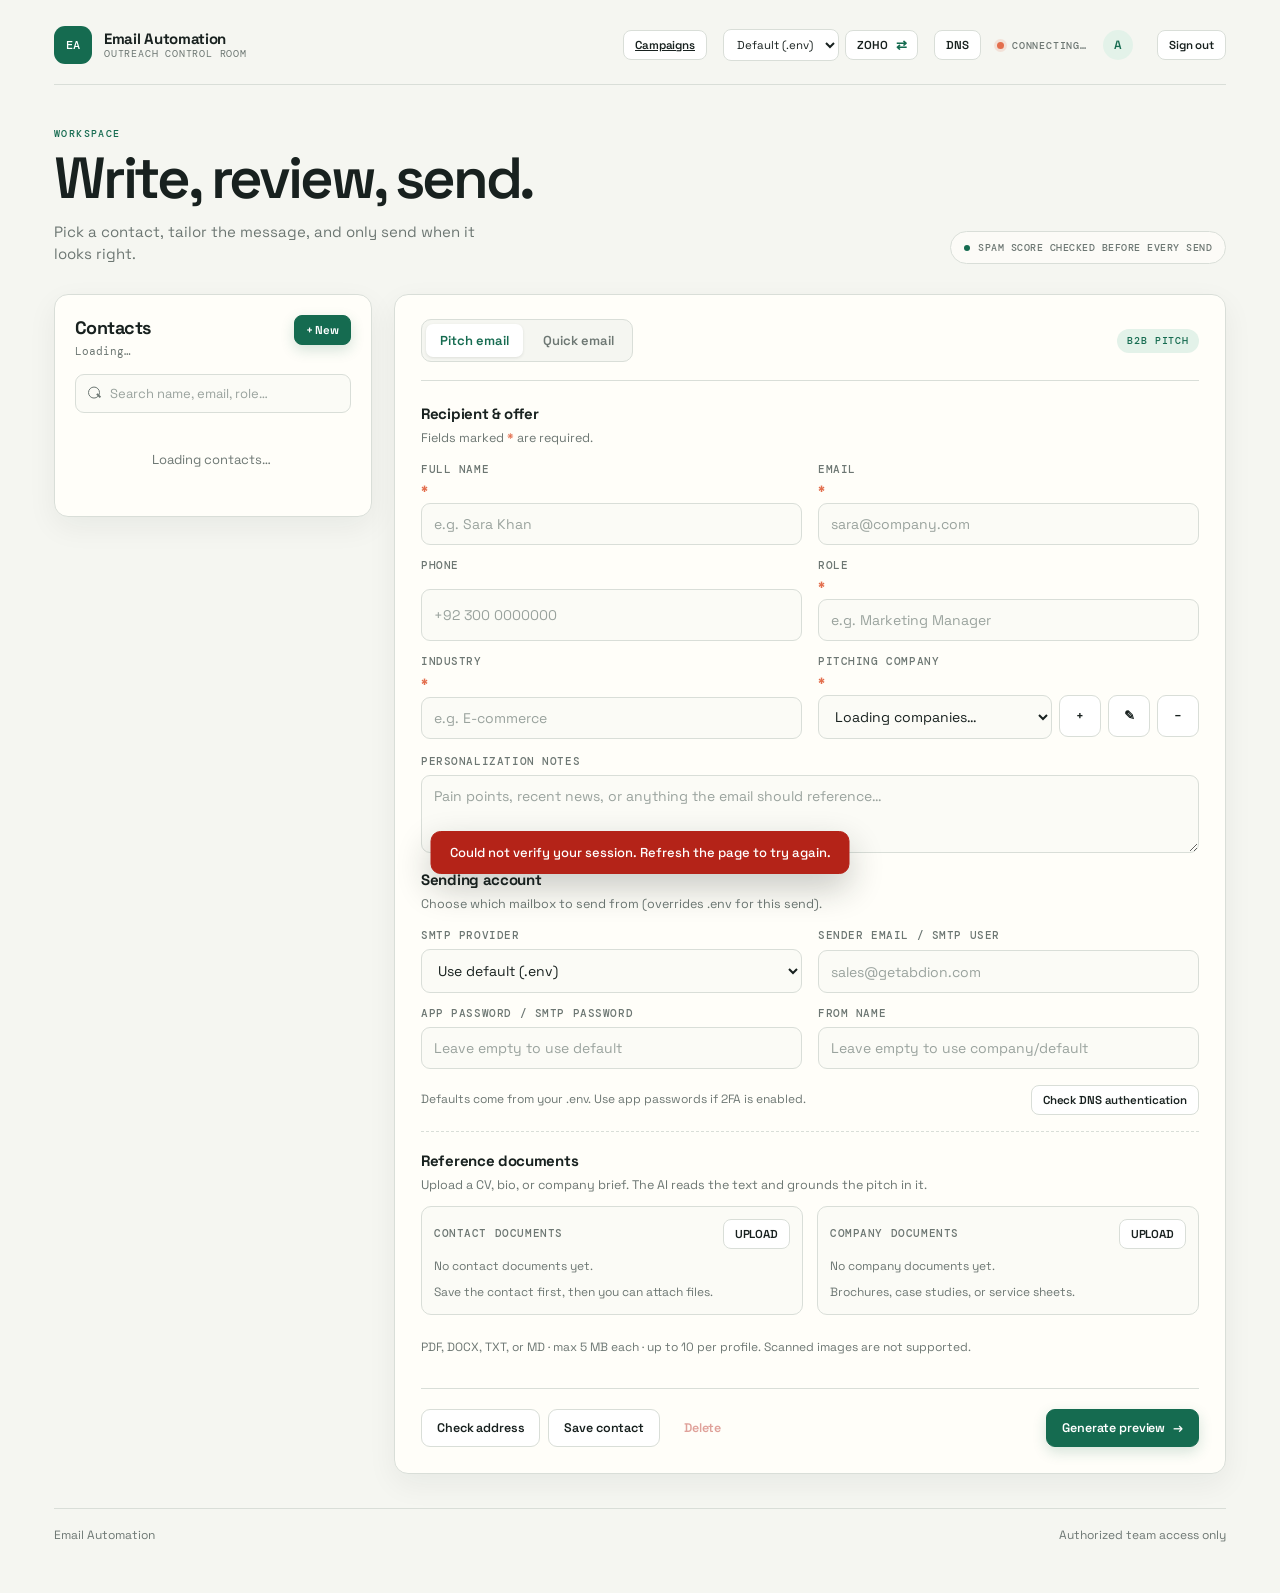
==== commit ae17a586: "resume: campaign console, sublist, sheets import, push hardening - new campaign console (sheets tab," ====
--- a/frontend/index.html
+++ b/frontend/index.html
@@ -20,6 +20,7 @@
         </span>
       </a>
       <div class="topbar-actions">
+        <a href="/campaigns" class="btn btn-ghost btn-sm">Campaigns</a>
         <div class="smtp-switch" title="Select SMTP provider">
           <label class="sr-only" for="global-smtp-provider">SMTP provider</label>
           <select id="global-smtp-provider" class="select-compact">
@@ -364,6 +365,19 @@
     </div>
   </div>
 
+  <!-- SEND CONFIRMATION MODAL -->
+  <div id="confirm-modal" class="modal-backdrop hidden" role="dialog" aria-modal="true" aria-labelledby="confirm-modal-title" aria-describedby="confirm-modal-message">
+    <div class="modal-card confirm-card">
+      <span id="confirm-modal-icon" class="confirm-icon" aria-hidden="true">✉</span>
+      <h3 id="confirm-modal-title">Send this pitch?</h3>
+      <p id="confirm-modal-message" class="confirm-message"></p>
+      <div class="modal-footer confirm-actions">
+        <button type="button" id="confirm-cancel-btn" class="btn btn-ghost">Cancel</button>
+        <button type="button" id="confirm-accept-btn" class="btn btn-primary">Yes, send</button>
+      </div>
+    </div>
+  </div>
+
   <div id="toast" class="toast hidden" role="status" aria-live="polite"></div>
   <script src="/frontend/app.js"></script>
 </body>
--- a/frontend/styles.css
+++ b/frontend/styles.css
@@ -542,6 +542,25 @@
 .close-btn:hover { color: var(--ink); background: var(--paper); }
 .modal-body { display: grid; gap: 14px; }
 .modal-footer { display: flex; justify-content: flex-end; gap: 9px; margin-top: 20px; padding-top: 16px; border-top: 1px solid var(--line); }
+
+.confirm-card { max-width: 420px; text-align: center; }
+.confirm-icon {
+  display: grid;
+  place-items: center;
+  width: 52px;
+  height: 52px;
+  margin: 4px auto 14px;
+  border: 1px solid var(--line);
+  border-radius: 50%;
+  background: var(--green-soft);
+  color: var(--green);
+  font-size: 23px;
+  line-height: 1;
+}
+.confirm-icon.warn { border-color: #fde68a; background: var(--amber-soft); color: var(--amber); }
+.confirm-card h3 { margin: 0 0 8px; font-size: 19px; letter-spacing: -0.03em; }
+.confirm-message { margin: 0; color: var(--muted); font-size: 13px; line-height: 1.55; white-space: pre-line; }
+.confirm-actions { justify-content: center; margin-top: 22px; padding-top: 0; border-top: 0; }
 
 /* ---------- Toast ---------- */
 .toast {
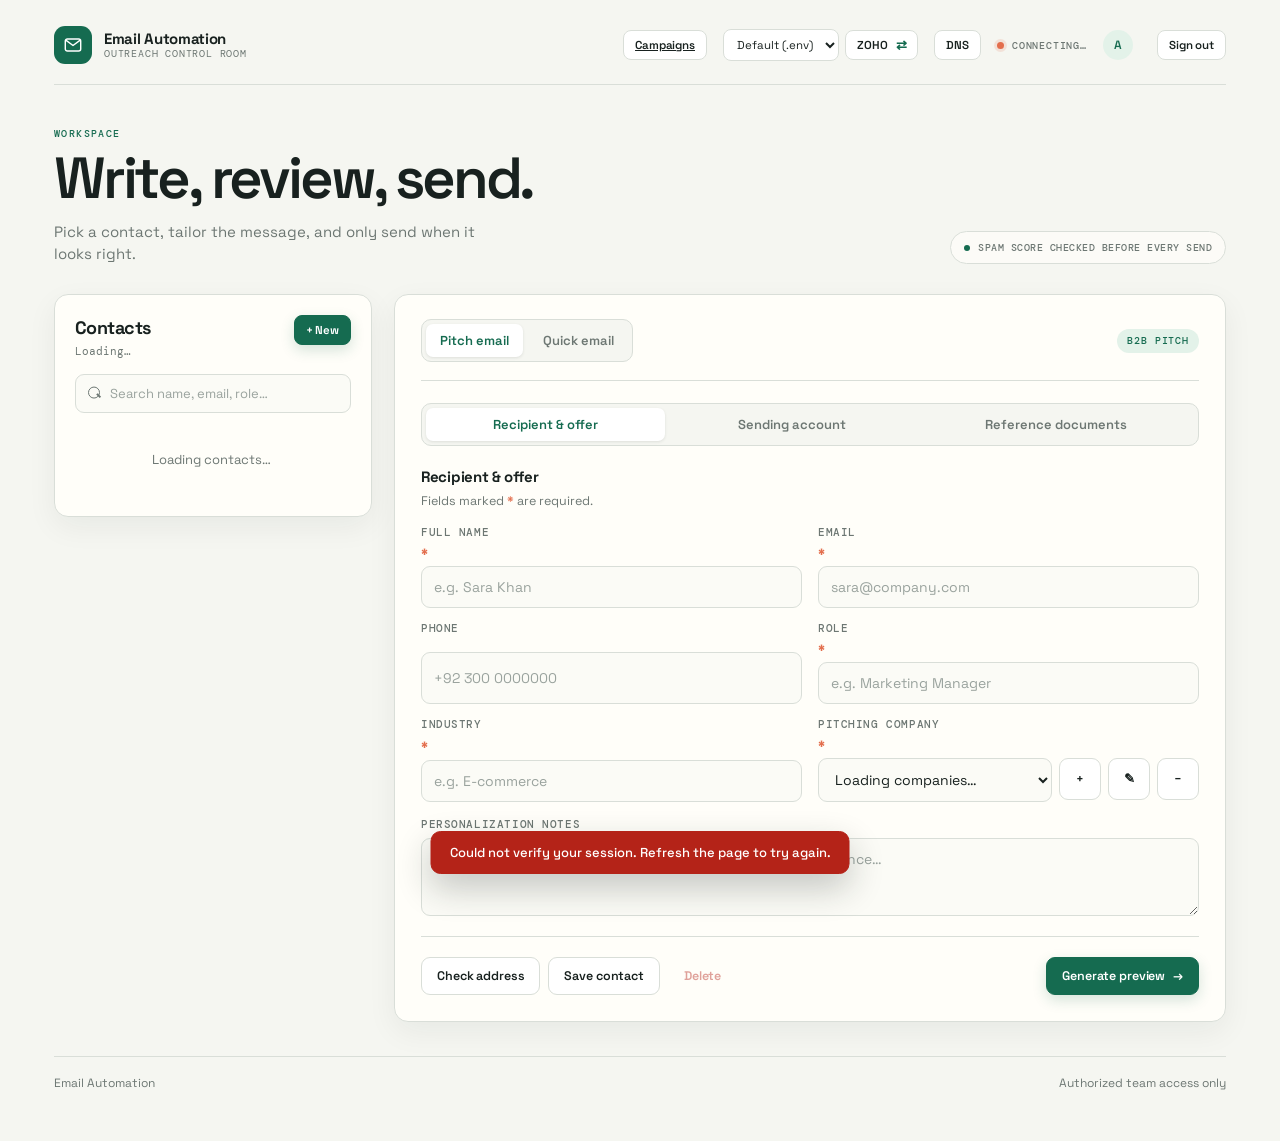
==== commit 2e676444: "frontend: add composer sections and mail logo; fix campaign form validation Group the pitch composer" ====
--- a/frontend/index.html
+++ b/frontend/index.html
@@ -7,13 +7,19 @@
   <link rel="preconnect" href="https://fonts.googleapis.com">
   <link rel="preconnect" href="https://fonts.gstatic.com" crossorigin>
   <link href="https://fonts.googleapis.com/css2?family=DM+Mono:wght@400;500&family=Space+Grotesk:wght@400;500;600;700&display=swap" rel="stylesheet">
-  <link rel="stylesheet" href="/frontend/styles.css">
+  <link rel="icon" type="image/svg+xml" href="/frontend/favicon.svg">
+  <link rel="stylesheet" href="/frontend/styles.css?v=20261120-logo-static">
 </head>
 <body>
   <div class="page">
     <header class="topbar">
       <a class="brand" href="/" aria-label="Email Automation home">
-        <span class="brand-mark">EA</span>
+        <span class="brand-mark">
+          <svg class="brand-logo" viewBox="0 0 24 24" fill="none" aria-hidden="true">
+            <rect x="2.75" y="4.75" width="18.5" height="14.5" rx="2.5" stroke="currentColor" stroke-width="1.7"/>
+            <path d="M3.75 6.5 12 12.6l8.25-6.1" stroke="currentColor" stroke-width="1.7" stroke-linecap="round" stroke-linejoin="round"/>
+          </svg>
+        </span>
         <span class="brand-text">
           <strong>Email Automation</strong>
           <small>Outreach control room</small>
@@ -91,7 +97,13 @@
         <!-- PITCH EMAIL -->
         <div id="pitch-section" class="tab-panel">
           <form id="pitch-form" class="form">
-            <section class="form-section">
+            <nav class="section-bar" role="tablist" aria-label="Pitch details">
+              <button type="button" id="pitch-tab-recipient" class="tab active" data-pitch-section="recipient" role="tab" aria-selected="true" aria-controls="pitch-panel-recipient">Recipient &amp; offer</button>
+              <button type="button" id="pitch-tab-sending" class="tab" data-pitch-section="sending" role="tab" aria-selected="false" aria-controls="pitch-panel-sending">Sending account</button>
+              <button type="button" id="pitch-tab-documents" class="tab" data-pitch-section="documents" role="tab" aria-selected="false" aria-controls="pitch-panel-documents">Reference documents</button>
+            </nav>
+
+            <section id="pitch-panel-recipient" class="form-section pitch-panel" role="tabpanel" aria-labelledby="pitch-tab-recipient">
               <div class="section-title">
                 <h3>Recipient &amp; offer</h3>
                 <p>Fields marked <span class="req">*</span> are required.</p>
@@ -128,72 +140,72 @@
               <label>Personalization notes
                 <textarea id="pitch-details" rows="3" maxlength="1000" placeholder="Pain points, recent news, or anything the email should reference…"></textarea>
               </label>
-
-              <div class="form-section">
-                <div class="section-title">
-                  <h3>Sending account</h3>
-                  <p>Choose which mailbox to send from (overrides .env for this send).</p>
+            </section>
+
+            <section id="pitch-panel-sending" class="form-section pitch-panel hidden" role="tabpanel" aria-labelledby="pitch-tab-sending">
+              <div class="section-title">
+                <h3>Sending account</h3>
+                <p>Choose which mailbox to send from (overrides .env for this send).</p>
+              </div>
+              <div class="grid grid-2">
+                <label>SMTP provider
+                  <select id="pitch-smtp-provider">
+                    <option value="">Use default (.env)</option>
+                    <option value="zoho">Zoho</option>
+                    <option value="gmail">Gmail</option>
+                    <option value="custom">Custom</option>
+                  </select>
+                </label>
+                <label>Sender email / SMTP user
+                  <input id="pitch-smtp-user" placeholder="sales@getabdion.com" maxlength="320">
+                </label>
+                <label>App password / SMTP password
+                  <input id="pitch-smtp-password" type="password" placeholder="Leave empty to use default" maxlength="200">
+                </label>
+                <label>From name
+                  <input id="pitch-sender-name" placeholder="Leave empty to use company/default" maxlength="100">
+                </label>
+              </div>
+              <div class="smtp-health">
+                <p class="muted small">Defaults come from your .env. Use app passwords if 2FA is enabled.</p>
+                <button type="button" id="check-deliverability-btn" class="btn btn-ghost btn-sm">Check DNS authentication</button>
+              </div>
+            </section>
+
+            <section id="pitch-panel-documents" class="form-section pitch-panel hidden" role="tabpanel" aria-labelledby="pitch-tab-documents">
+              <div class="section-title">
+                <h3>Reference documents</h3>
+                <p>Upload a CV, bio, or company brief. The AI reads the text and grounds the pitch in it.</p>
+              </div>
+              <div class="docs-grid">
+                <div class="doc-group">
+                  <div class="doc-group-head">
+                    <span>Contact documents</span>
+                    <label class="btn btn-ghost btn-sm file-btn" id="contact-doc-label">
+                      <span>Upload</span>
+                      <input id="contact-doc-input" type="file" multiple accept=".pdf,.docx,.txt,.md">
+                    </label>
+                  </div>
+                  <div id="contact-doc-list" class="doc-list">
+                    <p class="doc-empty">No contact documents yet.</p>
+                  </div>
+                  <p class="doc-hint muted small" id="contact-doc-hint">Save the contact first, then you can attach files.</p>
                 </div>
-                <div class="grid grid-2">
-                  <label>SMTP provider
-                    <select id="pitch-smtp-provider">
-                      <option value="">Use default (.env)</option>
-                      <option value="zoho">Zoho</option>
-                      <option value="gmail">Gmail</option>
-                      <option value="custom">Custom</option>
-                    </select>
-                  </label>
-                  <label>Sender email / SMTP user
-                    <input id="pitch-smtp-user" placeholder="sales@getabdion.com" maxlength="320">
-                  </label>
-                  <label>App password / SMTP password
-                    <input id="pitch-smtp-password" type="password" placeholder="Leave empty to use default" maxlength="200">
-                  </label>
-                  <label>From name
-                    <input id="pitch-sender-name" placeholder="Leave empty to use company/default" maxlength="100">
-                  </label>
+                <div class="doc-group">
+                  <div class="doc-group-head">
+                    <span>Company documents</span>
+                    <label class="btn btn-ghost btn-sm file-btn">
+                      <span>Upload</span>
+                      <input id="company-doc-input" type="file" multiple accept=".pdf,.docx,.txt,.md">
+                    </label>
+                  </div>
+                  <div id="company-doc-list" class="doc-list">
+                    <p class="doc-empty">No company documents yet.</p>
+                  </div>
+                  <p class="doc-hint muted small">Brochures, case studies, or service sheets.</p>
                 </div>
-                <div class="smtp-health">
-                  <p class="muted small">Defaults come from your .env. Use app passwords if 2FA is enabled.</p>
-                  <button type="button" id="check-deliverability-btn" class="btn btn-ghost btn-sm">Check DNS authentication</button>
-                </div>
-              </div>
-
-              <div class="docs-block">
-                <div class="section-title">
-                  <h3>Reference documents</h3>
-                  <p>Upload a CV, bio, or company brief. The AI reads the text and grounds the pitch in it.</p>
-                </div>
-                <div class="docs-grid">
-                  <div class="doc-group">
-                    <div class="doc-group-head">
-                      <span>Contact documents</span>
-                      <label class="btn btn-ghost btn-sm file-btn" id="contact-doc-label">
-                        <span>Upload</span>
-                        <input id="contact-doc-input" type="file" multiple accept=".pdf,.docx,.txt,.md">
-                      </label>
-                    </div>
-                    <div id="contact-doc-list" class="doc-list">
-                      <p class="doc-empty">No contact documents yet.</p>
-                    </div>
-                    <p class="doc-hint muted small" id="contact-doc-hint">Save the contact first, then you can attach files.</p>
-                  </div>
-                  <div class="doc-group">
-                    <div class="doc-group-head">
-                      <span>Company documents</span>
-                      <label class="btn btn-ghost btn-sm file-btn">
-                        <span>Upload</span>
-                        <input id="company-doc-input" type="file" multiple accept=".pdf,.docx,.txt,.md">
-                      </label>
-                    </div>
-                    <div id="company-doc-list" class="doc-list">
-                      <p class="doc-empty">No company documents yet.</p>
-                    </div>
-                    <p class="doc-hint muted small">Brochures, case studies, or service sheets.</p>
-                  </div>
-                </div>
-                <p class="muted small">PDF, DOCX, TXT, or MD · max 5 MB each · up to 10 per profile. Scanned images are not supported.</p>
-              </div>
+              </div>
+              <p class="muted small">PDF, DOCX, TXT, or MD · max 5 MB each · up to 10 per profile. Scanned images are not supported.</p>
             </section>
 
             <div class="form-footer">
@@ -379,6 +391,6 @@
   </div>
 
   <div id="toast" class="toast hidden" role="status" aria-live="polite"></div>
-  <script src="/frontend/app.js"></script>
+  <script src="/frontend/app.js?v=20261120-sections"></script>
 </body>
 </html>
--- a/frontend/styles.css
+++ b/frontend/styles.css
@@ -50,7 +50,46 @@
   position: absolute; width: 1px; height: 1px; padding: 0; margin: -1px;
   overflow: hidden; clip: rect(0, 0, 0, 0); white-space: nowrap; border: 0;
 }
-.req { color: var(--coral); font-weight: 600; }
+.req {
+  position: relative;
+  display: inline-block;
+  color: var(--coral);
+  font-weight: 600;
+  cursor: help;
+}
+.req::before,
+.req::after {
+  position: absolute;
+  left: 50%;
+  bottom: calc(100% + 6px);
+  transform: translateX(-50%);
+  opacity: 0;
+  visibility: hidden;
+  transition: opacity 0.12s ease;
+  pointer-events: none;
+  z-index: 30;
+}
+.req::after {
+  content: "Required field";
+  padding: 4px 7px;
+  border-radius: 6px;
+  background: var(--ink);
+  color: #fff;
+  font: 500 10px var(--mono);
+  letter-spacing: 0.02em;
+  white-space: nowrap;
+}
+.req::before {
+  content: "";
+  bottom: calc(100% + 2px);
+  border: 4px solid transparent;
+  border-top-color: var(--ink);
+}
+.req:hover::before,
+.req:hover::after {
+  opacity: 1;
+  visibility: visible;
+}
 
 .page {
   position: relative;
@@ -87,6 +126,7 @@
   font: 500 12px var(--mono);
   letter-spacing: 0.04em;
 }
+.brand-logo { display: block; width: 20px; height: 20px; }
 .brand-text { display: grid; line-height: 1.15; }
 .brand-text strong { font-size: 15px; letter-spacing: -0.02em; }
 .brand-text small { color: var(--muted); font: 10px var(--mono); letter-spacing: 0.08em; text-transform: uppercase; }
@@ -233,6 +273,16 @@
 }
 .tab:hover { color: var(--ink); }
 .tab.active { background: #fff; color: var(--green); box-shadow: 0 1px 3px rgba(24, 33, 31, 0.1); }
+.section-bar {
+  display: flex;
+  gap: 6px;
+  padding: 4px;
+  border: 1px solid var(--line);
+  border-radius: 10px;
+  background: var(--paper);
+  overflow-x: auto;
+}
+.section-bar .tab { flex: 1 1 auto; white-space: nowrap; }
 .pill {
   padding: 6px 10px;
   border-radius: 999px;
